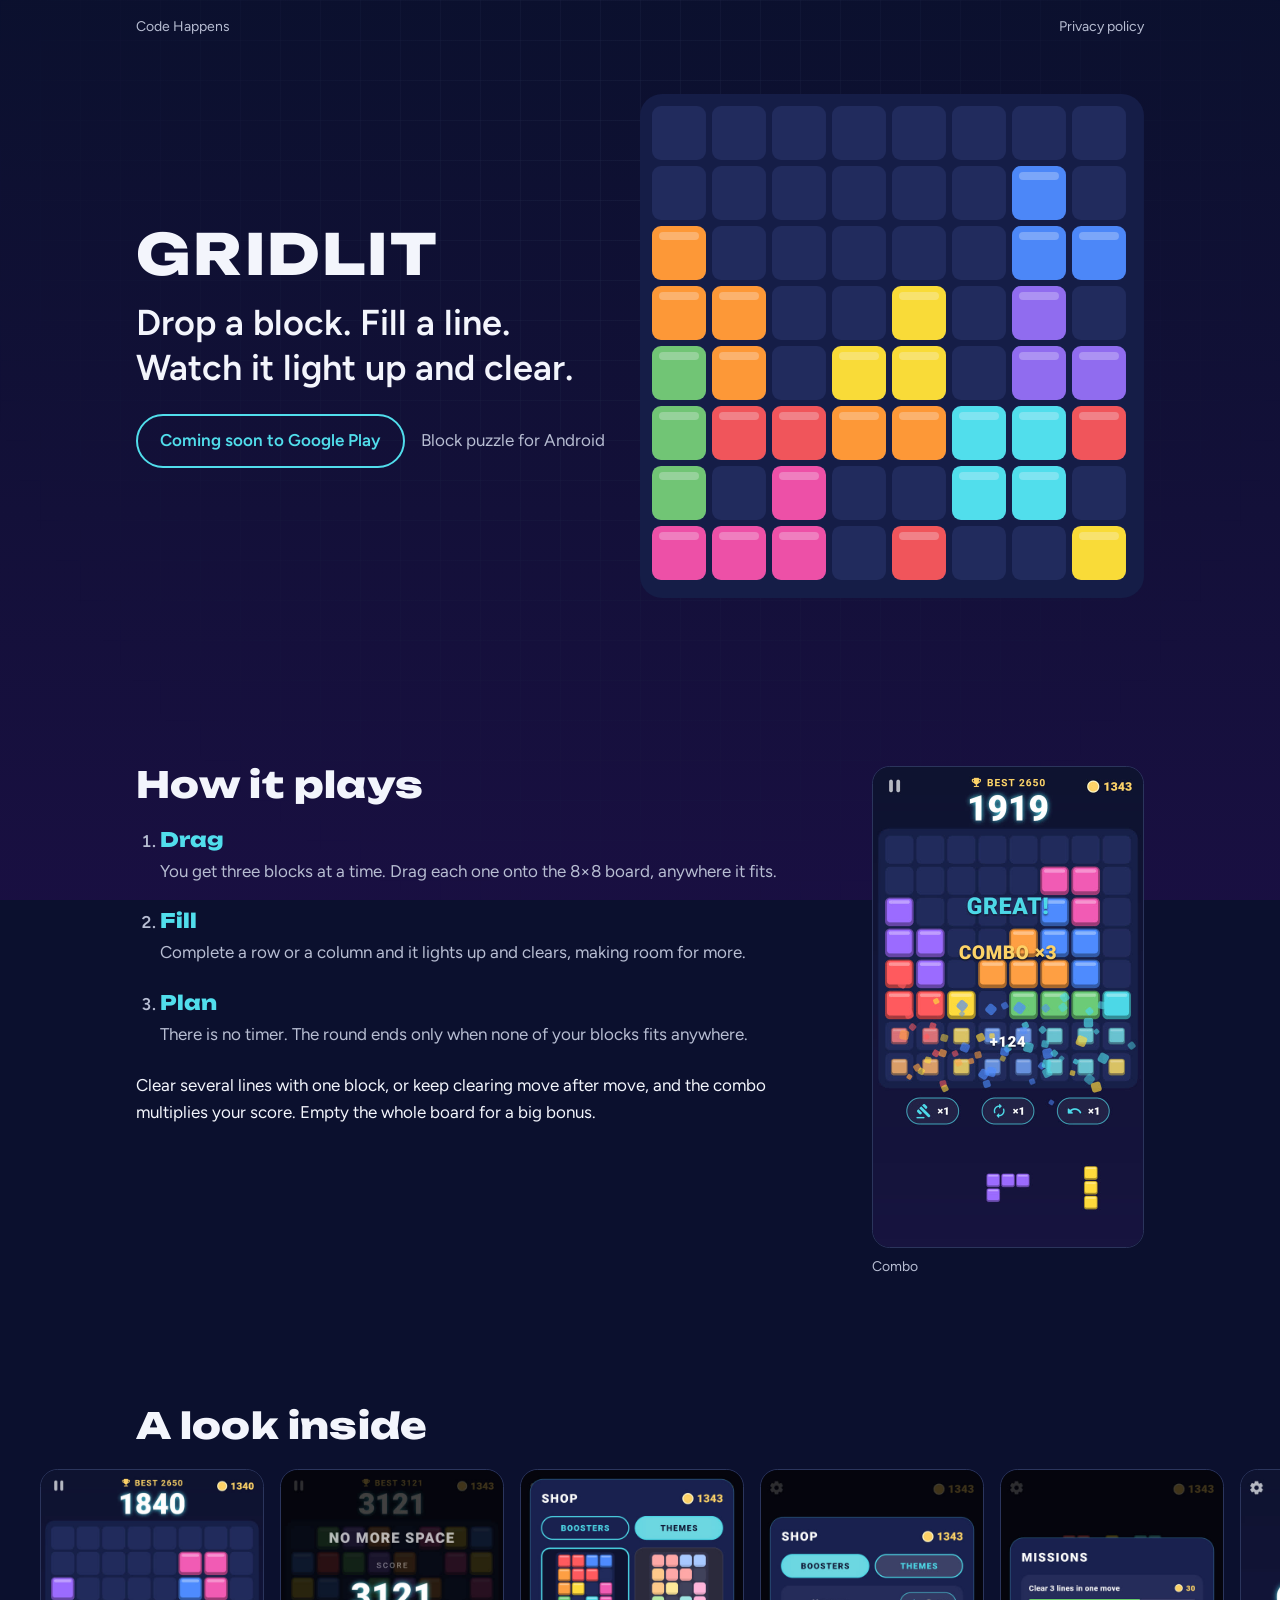
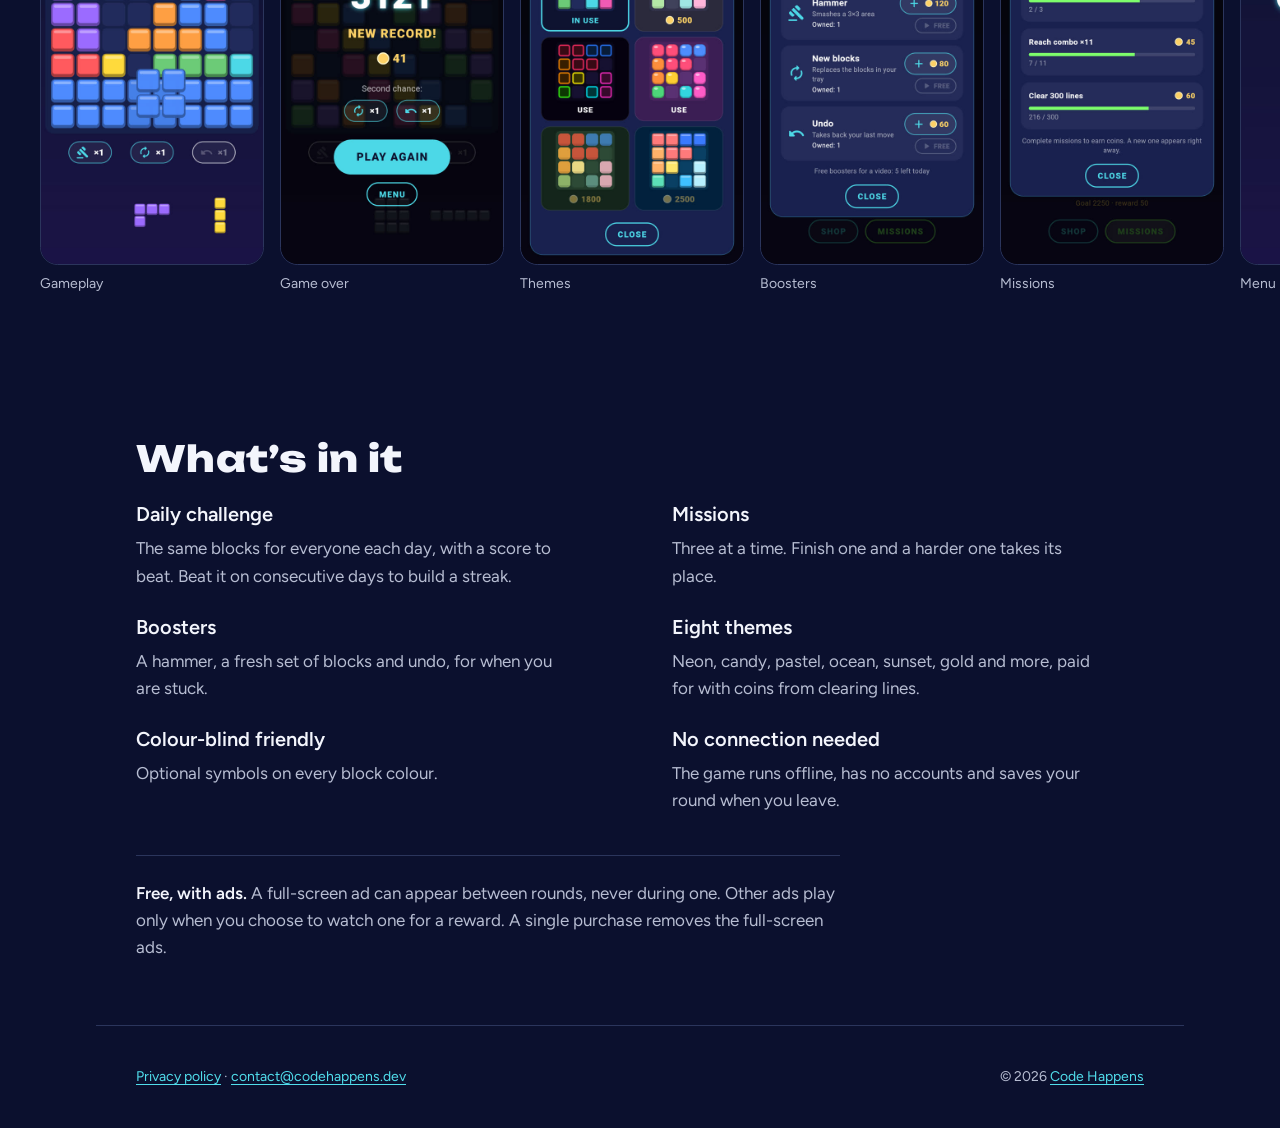
==== index.html @ a2eacc6f "Strona Gridlit z polityką prywatności i app-ads.txt Co-Authored-By: Claude Opus 5.5 <noreply@anthrop" ====
<!doctype html>
<html lang="en">
<head>
<meta charset="utf-8">
<meta name="viewport" content="width=device-width, initial-scale=1, viewport-fit=cover">
<meta http-equiv="Content-Security-Policy" content="default-src 'self'; img-src 'self' data:; base-uri 'none'; form-action 'none'">
<title>Gridlit: Block Puzzle</title>
<meta name="description" content="Gridlit is a block puzzle for Android: drag blocks onto an 8×8 board, fill rows and columns, chain combos. No timer.">
<link rel="canonical" href="https://gridlit.codehappens.dev/">
<link rel="icon" href="img/icon-512.png" type="image/png">
<link rel="preload" href="fonts/Unbounded-800-latin.woff2" as="font" type="font/woff2" crossorigin>
<link rel="stylesheet" href="site.css">
</head>
<body>

<header class="wrap top">
  <a href="https://codehappens.dev/games/">Code Happens</a>
  <a href="privacy-policy.html">Privacy policy</a>
</header>

<main>
  <section class="wrap hero">
    <svg class="scene" viewBox="0 0 504 504" aria-hidden="true">
      <rect class="board" x="0" y="0" width="504" height="504" rx="22"/>
      <rect class="cell" x="12" y="12" width="54" height="54" rx="9"/>
      <rect class="cell" x="72" y="12" width="54" height="54" rx="9"/>
      <rect class="cell" x="132" y="12" width="54" height="54" rx="9"/>
      <rect class="cell" x="192" y="12" width="54" height="54" rx="9"/>
      <rect class="cell" x="252" y="12" width="54" height="54" rx="9"/>
      <rect class="cell" x="312" y="12" width="54" height="54" rx="9"/>
      <rect class="cell" x="372" y="12" width="54" height="54" rx="9"/>
      <rect class="cell" x="432" y="12" width="54" height="54" rx="9"/>
      <rect class="cell" x="12" y="72" width="54" height="54" rx="9"/>
      <rect class="cell" x="72" y="72" width="54" height="54" rx="9"/>
      <rect class="cell" x="132" y="72" width="54" height="54" rx="9"/>
      <rect class="cell" x="192" y="72" width="54" height="54" rx="9"/>
      <rect class="cell" x="252" y="72" width="54" height="54" rx="9"/>
      <rect class="cell" x="312" y="72" width="54" height="54" rx="9"/>
      <rect class="cell" x="372" y="72" width="54" height="54" rx="9"/>
      <rect class="cell" x="432" y="72" width="54" height="54" rx="9"/>
      <rect class="cell" x="12" y="132" width="54" height="54" rx="9"/>
      <rect class="cell" x="72" y="132" width="54" height="54" rx="9"/>
      <rect class="cell" x="132" y="132" width="54" height="54" rx="9"/>
      <rect class="cell" x="192" y="132" width="54" height="54" rx="9"/>
      <rect class="cell" x="252" y="132" width="54" height="54" rx="9"/>
      <rect class="cell" x="312" y="132" width="54" height="54" rx="9"/>
      <rect class="cell" x="372" y="132" width="54" height="54" rx="9"/>
      <rect class="cell" x="432" y="132" width="54" height="54" rx="9"/>
      <rect class="cell" x="12" y="192" width="54" height="54" rx="9"/>
      <rect class="cell" x="72" y="192" width="54" height="54" rx="9"/>
      <rect class="cell" x="132" y="192" width="54" height="54" rx="9"/>
      <rect class="cell" x="192" y="192" width="54" height="54" rx="9"/>
      <rect class="cell" x="252" y="192" width="54" height="54" rx="9"/>
      <rect class="cell" x="312" y="192" width="54" height="54" rx="9"/>
      <rect class="cell" x="372" y="192" width="54" height="54" rx="9"/>
      <rect class="cell" x="432" y="192" width="54" height="54" rx="9"/>
      <rect class="cell" x="12" y="252" width="54" height="54" rx="9"/>
      <rect class="cell" x="72" y="252" width="54" height="54" rx="9"/>
      <rect class="cell" x="132" y="252" width="54" height="54" rx="9"/>
      <rect class="cell" x="192" y="252" width="54" height="54" rx="9"/>
      <rect class="cell" x="252" y="252" width="54" height="54" rx="9"/>
      <rect class="cell" x="312" y="252" width="54" height="54" rx="9"/>
      <rect class="cell" x="372" y="252" width="54" height="54" rx="9"/>
      <rect class="cell" x="432" y="252" width="54" height="54" rx="9"/>
      <rect class="cell" x="12" y="312" width="54" height="54" rx="9"/>
      <rect class="cell" x="72" y="312" width="54" height="54" rx="9"/>
      <rect class="cell" x="132" y="312" width="54" height="54" rx="9"/>
      <rect class="cell" x="192" y="312" width="54" height="54" rx="9"/>
      <rect class="cell" x="252" y="312" width="54" height="54" rx="9"/>
      <rect class="cell" x="312" y="312" width="54" height="54" rx="9"/>
      <rect class="cell" x="372" y="312" width="54" height="54" rx="9"/>
      <rect class="cell" x="432" y="312" width="54" height="54" rx="9"/>
      <rect class="cell" x="12" y="372" width="54" height="54" rx="9"/>
      <rect class="cell" x="72" y="372" width="54" height="54" rx="9"/>
      <rect class="cell" x="132" y="372" width="54" height="54" rx="9"/>
      <rect class="cell" x="192" y="372" width="54" height="54" rx="9"/>
      <rect class="cell" x="252" y="372" width="54" height="54" rx="9"/>
      <rect class="cell" x="312" y="372" width="54" height="54" rx="9"/>
      <rect class="cell" x="372" y="372" width="54" height="54" rx="9"/>
      <rect class="cell" x="432" y="372" width="54" height="54" rx="9"/>
      <rect class="cell" x="12" y="432" width="54" height="54" rx="9"/>
      <rect class="cell" x="72" y="432" width="54" height="54" rx="9"/>
      <rect class="cell" x="132" y="432" width="54" height="54" rx="9"/>
      <rect class="cell" x="192" y="432" width="54" height="54" rx="9"/>
      <rect class="cell" x="252" y="432" width="54" height="54" rx="9"/>
      <rect class="cell" x="312" y="432" width="54" height="54" rx="9"/>
      <rect class="cell" x="372" y="432" width="54" height="54" rx="9"/>
      <rect class="cell" x="432" y="432" width="54" height="54" rx="9"/>
      <g class="blk c5"><rect x="372" y="72" width="54" height="54" rx="9"/><rect class="gloss" x="379" y="78" width="40" height="8" rx="4"/></g>
      <g class="blk c1"><rect x="12" y="132" width="54" height="54" rx="9"/><rect class="gloss" x="19" y="138" width="40" height="8" rx="4"/></g>
      <g class="blk c5"><rect x="372" y="132" width="54" height="54" rx="9"/><rect class="gloss" x="379" y="138" width="40" height="8" rx="4"/></g>
      <g class="blk c5"><rect x="432" y="132" width="54" height="54" rx="9"/><rect class="gloss" x="439" y="138" width="40" height="8" rx="4"/></g>
      <g class="blk c1"><rect x="12" y="192" width="54" height="54" rx="9"/><rect class="gloss" x="19" y="198" width="40" height="8" rx="4"/></g>
      <g class="blk c1"><rect x="72" y="192" width="54" height="54" rx="9"/><rect class="gloss" x="79" y="198" width="40" height="8" rx="4"/></g>
      <g class="blk c2"><rect x="252" y="192" width="54" height="54" rx="9"/><rect class="gloss" x="259" y="198" width="40" height="8" rx="4"/></g>
      <g class="blk c6"><rect x="372" y="192" width="54" height="54" rx="9"/><rect class="gloss" x="379" y="198" width="40" height="8" rx="4"/></g>
      <g class="blk c3"><rect x="12" y="252" width="54" height="54" rx="9"/><rect class="gloss" x="19" y="258" width="40" height="8" rx="4"/></g>
      <g class="blk c1"><rect x="72" y="252" width="54" height="54" rx="9"/><rect class="gloss" x="79" y="258" width="40" height="8" rx="4"/></g>
      <g class="blk c2"><rect x="192" y="252" width="54" height="54" rx="9"/><rect class="gloss" x="199" y="258" width="40" height="8" rx="4"/></g>
      <g class="blk c2"><rect x="252" y="252" width="54" height="54" rx="9"/><rect class="gloss" x="259" y="258" width="40" height="8" rx="4"/></g>
      <g class="blk c6"><rect x="372" y="252" width="54" height="54" rx="9"/><rect class="gloss" x="379" y="258" width="40" height="8" rx="4"/></g>
      <g class="blk c6"><rect x="432" y="252" width="54" height="54" rx="9"/><rect class="gloss" x="439" y="258" width="40" height="8" rx="4"/></g>
      <g class="blk c3 clear"><rect x="12" y="312" width="54" height="54" rx="9"/><rect class="gloss" x="19" y="318" width="40" height="8" rx="4"/></g>
      <g class="blk c0 clear"><rect x="72" y="312" width="54" height="54" rx="9"/><rect class="gloss" x="79" y="318" width="40" height="8" rx="4"/></g>
      <g class="blk c0 clear"><rect x="132" y="312" width="54" height="54" rx="9"/><rect class="gloss" x="139" y="318" width="40" height="8" rx="4"/></g>
      <g class="blk c4 clear"><rect x="312" y="312" width="54" height="54" rx="9"/><rect class="gloss" x="319" y="318" width="40" height="8" rx="4"/></g>
      <g class="blk c4 clear"><rect x="372" y="312" width="54" height="54" rx="9"/><rect class="gloss" x="379" y="318" width="40" height="8" rx="4"/></g>
      <g class="blk c0 clear"><rect x="432" y="312" width="54" height="54" rx="9"/><rect class="gloss" x="439" y="318" width="40" height="8" rx="4"/></g>
      <g class="blk c3"><rect x="12" y="372" width="54" height="54" rx="9"/><rect class="gloss" x="19" y="378" width="40" height="8" rx="4"/></g>
      <g class="blk c7"><rect x="132" y="372" width="54" height="54" rx="9"/><rect class="gloss" x="139" y="378" width="40" height="8" rx="4"/></g>
      <g class="blk c4"><rect x="312" y="372" width="54" height="54" rx="9"/><rect class="gloss" x="319" y="378" width="40" height="8" rx="4"/></g>
      <g class="blk c4"><rect x="372" y="372" width="54" height="54" rx="9"/><rect class="gloss" x="379" y="378" width="40" height="8" rx="4"/></g>
      <g class="blk c7"><rect x="12" y="432" width="54" height="54" rx="9"/><rect class="gloss" x="19" y="438" width="40" height="8" rx="4"/></g>
      <g class="blk c7"><rect x="72" y="432" width="54" height="54" rx="9"/><rect class="gloss" x="79" y="438" width="40" height="8" rx="4"/></g>
      <g class="blk c7"><rect x="132" y="432" width="54" height="54" rx="9"/><rect class="gloss" x="139" y="438" width="40" height="8" rx="4"/></g>
      <g class="blk c0"><rect x="252" y="432" width="54" height="54" rx="9"/><rect class="gloss" x="259" y="438" width="40" height="8" rx="4"/></g>
      <g class="blk c2"><rect x="432" y="432" width="54" height="54" rx="9"/><rect class="gloss" x="439" y="438" width="40" height="8" rx="4"/></g>
      <g class="drop"><g class="blk c1 clear"><rect x="192" y="312" width="54" height="54" rx="9"/><rect class="gloss" x="199" y="318" width="40" height="8" rx="4"/><rect x="252" y="312" width="54" height="54" rx="9"/><rect class="gloss" x="259" y="318" width="40" height="8" rx="4"/></g></g>
      <rect class="flash" x="8" y="308" width="482" height="62" rx="12"/>
    </svg>
    <div class="hero__copy">
      <h1 class="hero__title">Gridlit</h1>
      <p class="hero__line">Drop a block. Fill a line. Watch it light up and clear.</p>
      <p class="hero__meta"><span class="soon">Coming soon to Google Play</span> Block puzzle for Android</p>
    </div>
  </section>

  <section class="wrap block play">
    <div>
      <h2 class="block__title">How it plays</h2>
      <ol class="steps">
        <li><h3>Drag</h3><p>You get three blocks at a time. Drag each one onto the 8×8 board, anywhere it fits.</p></li>
        <li><h3>Fill</h3><p>Complete a row or a column and it lights up and clears, making room for more.</p></li>
        <li><h3>Plan</h3><p>There is no timer. The round ends only when none of your blocks fits anywhere.</p></li>
      </ol>
      <p class="play__more">Clear several lines with one block, or keep clearing move after move, and the combo multiplies your score. Empty the whole board for a big bonus.</p>
    </div>
    <figure class="shot"><img src="img/shots/2-combo.jpg" alt="A combo: several lines clearing at once on the board" width="540" height="960" loading="lazy"><figcaption>Combo</figcaption></figure>
  </section>

  <section class="block">
    <div class="wrap"><h2 class="block__title">A look inside</h2></div>
    <div class="strip" tabindex="0" role="group" aria-label="Screenshots">
    <figure class="shot"><img src="img/shots/1-gameplay.jpg" alt="Dragging a block over the board, with the lines it will clear highlighted" width="540" height="960" loading="lazy"><figcaption>Gameplay</figcaption></figure>
    <figure class="shot"><img src="img/shots/3-game-over.jpg" alt="Game over screen with a new best score" width="540" height="960" loading="lazy"><figcaption>Game over</figcaption></figure>
    <figure class="shot"><img src="img/shots/4-themes.jpg" alt="Theme shop with block styles" width="540" height="960" loading="lazy"><figcaption>Themes</figcaption></figure>
    <figure class="shot"><img src="img/shots/5-boosters.jpg" alt="Boosters: hammer, new blocks and undo" width="540" height="960" loading="lazy"><figcaption>Boosters</figcaption></figure>
    <figure class="shot"><img src="img/shots/6-missions.jpg" alt="Three active missions with progress" width="540" height="960" loading="lazy"><figcaption>Missions</figcaption></figure>
    <figure class="shot"><img src="img/shots/7-menu.jpg" alt="Main menu with Play and Daily Challenge buttons" width="540" height="960" loading="lazy"><figcaption>Menu</figcaption></figure>
    </div>
  </section>

  <section class="wrap block">
    <h2 class="block__title">What’s in it</h2>
    <dl class="facts">
      <div><dt>Daily challenge</dt><dd>The same blocks for everyone each day, with a score to beat. Beat it on consecutive days to build a streak.</dd></div>
      <div><dt>Missions</dt><dd>Three at a time. Finish one and a harder one takes its place.</dd></div>
      <div><dt>Boosters</dt><dd>A hammer, a fresh set of blocks and undo, for when you are stuck.</dd></div>
      <div><dt>Eight themes</dt><dd>Neon, candy, pastel, ocean, sunset, gold and more, paid for with coins from clearing lines.</dd></div>
      <div><dt>Colour-blind friendly</dt><dd>Optional symbols on every block colour.</dd></div>
      <div><dt>No connection needed</dt><dd>The game runs offline, has no accounts and saves your round when you leave.</dd></div>
    </dl>
    <p class="ads"><strong>Free, with ads.</strong> A full-screen ad can appear between rounds, never during one. Other ads play only when you choose to watch one for a reward. A single purchase removes the full-screen ads.</p>
  </section>
</main>

<footer class="wrap foot">
  <p><a href="privacy-policy.html">Privacy policy</a> · <a href="mailto:contact@codehappens.dev">contact@codehappens.dev</a></p>
  <p>© 2026 <a href="https://codehappens.dev/">Code Happens</a></p>
</footer>

</body>
</html>
---- site.css ----
/* gridlit.codehappens.dev · structure shared with hoplanet.codehappens.dev (hero scene, steps beside one
 * screenshot, screenshot strip, feature list) · idea: "a line fills, lights up and clears behind the title"
 * paper: #0E1330 · accent: #4DD9E8 + block colours · display: Unbounded · body: Figtree
 */
@import url("fonts/fonts.css");
@import url("tokens.css");

*, *::before, *::after { box-sizing: border-box; }
html, body { overflow-x: clip; }
body {
  margin: 0; color: var(--color-ink); font: 400 var(--text-base)/1.6 var(--font-body);
  background: linear-gradient(var(--color-paper), var(--color-paper-2)) fixed var(--color-paper);
}
a { color: var(--color-cyan); text-underline-offset: 0.18em; }
a:focus-visible { outline: 3px solid var(--color-cyan); outline-offset: 4px; border-radius: 4px; }
h1, h2, h3 { font-family: var(--font-display); font-style: normal; font-weight: 800; line-height: 1.05; margin: 0; text-wrap: balance; }
p { margin: 0; }
img { max-width: 100%; height: auto; display: block; }

/* Faint board grid behind everything. */
body::before {
  content: ""; position: fixed; inset: 0; z-index: -1; pointer-events: none;
  background-image:
    linear-gradient(var(--color-grid) 1px, transparent 1px),
    linear-gradient(90deg, var(--color-grid) 1px, transparent 1px);
  background-size: 2.5rem 2.5rem;
  mask-image: radial-gradient(ellipse at 50% 20%, black, transparent 75%);
}

.wrap { width: 100%; max-width: var(--page-max); margin-inline: auto; padding-inline: var(--page-gutter); }

.top { display: flex; justify-content: space-between; gap: var(--space-md); padding-block: var(--space-md); font-size: var(--text-sm); }
.top a { color: var(--color-muted); text-decoration: none; white-space: nowrap; }
.top a:hover { color: var(--color-ink); }

/* ---------- Hero: the game's loop behind the title ---------- */

.hero { display: grid; grid-template-columns: minmax(0, 1fr); align-items: center; gap: var(--space-lg); padding-block: var(--space-md) var(--space-2xl); }
.scene { width: 100%; max-width: 34rem; max-height: 62svh; margin-inline: auto; overflow: visible; }
.hero__title { font-size: var(--text-display); text-transform: uppercase; letter-spacing: 0.04em; overflow-wrap: anywhere; min-width: 0; }
.hero__line { margin-top: var(--space-md); font-size: var(--text-lg); line-height: 1.25; font-weight: 600; max-width: 22ch; }
.hero__meta { margin-top: var(--space-lg); display: flex; flex-wrap: wrap; align-items: center; gap: var(--space-sm) var(--space-md); color: var(--color-muted); }
.get { display: inline-block; padding: 0.7rem 1.4rem; border-radius: 999px; background: var(--color-cyan); color: var(--color-paper); font-weight: 700; text-decoration: none; white-space: nowrap; }
.get:hover { background: var(--color-cyan-hi); }
.get:focus-visible { border-radius: 999px; }
.ads__get { margin-top: var(--space-lg); }
@media (min-width: 56rem) {
  .hero { grid-template-columns: minmax(0, 1fr) minmax(0, 1.05fr); padding-block: var(--space-xl) var(--space-3xl); }
  .hero__copy { order: -1; }
  .hero__title { font-size: clamp(2.5rem, 4.4vw, 3.75rem); }
  .scene { max-height: 72svh; }
}

.scene .board { fill: var(--color-board); }
.scene .cell { fill: var(--color-cell); }
.scene .gloss { fill: var(--color-ink); opacity: 0.28; }
.scene .c0 { fill: var(--block-0); } .scene .c1 { fill: var(--block-1); }
.scene .c2 { fill: var(--block-2); } .scene .c3 { fill: var(--block-3); }
.scene .c4 { fill: var(--block-4); } .scene .c5 { fill: var(--block-5); }
.scene .c6 { fill: var(--block-6); } .scene .c7 { fill: var(--block-7); }
.scene .clear { animation: clear var(--loop) ease-out infinite; transform-box: fill-box; transform-origin: center; }
.scene .drop { animation: drop var(--loop) cubic-bezier(0.3, 0, 0.2, 1) infinite; }
.scene .flash { fill: var(--color-ink); opacity: 0; animation: flash var(--loop) ease-out infinite; }
.soon { display: inline-block; padding: 0.7rem 1.4rem; border-radius: 999px; border: 2px solid var(--color-cyan); color: var(--color-cyan); font-weight: 700; white-space: nowrap; }

/* ---------- How it plays ---------- */

.block { padding-block: var(--space-2xl); }
.block__title { font-size: var(--text-lg); letter-spacing: 0.01em; }

.play { display: grid; grid-template-columns: minmax(0, 1fr); gap: var(--space-xl); align-items: start; }
.steps { margin: var(--space-lg) 0 0; padding: 0 0 0 1.4em; max-width: var(--read-max); display: grid; gap: var(--space-lg); }
.steps li::marker { color: var(--color-muted); font-weight: 600; }
.steps h3 { font-size: var(--text-md); color: var(--color-cyan); }
.steps p { margin-top: var(--space-xs); color: var(--color-muted); }
.play__more { margin-top: var(--space-lg); max-width: var(--read-max); }
.shot { margin: 0; }
.shot img { border-radius: var(--radius-shot); border: 1px solid var(--color-rule); }
.shot figcaption { margin-top: var(--space-xs); font-size: var(--text-sm); color: var(--color-muted); }
.play .shot { max-width: 17rem; }
@media (min-width: 56rem) {
  .play { grid-template-columns: minmax(0, 1fr) 17rem; gap: var(--space-2xl); }
}

/* ---------- Screenshot strip ---------- */

.strip { display: flex; gap: var(--space-md); margin-top: var(--space-lg); padding-bottom: var(--space-md); overflow-x: auto; scroll-snap-type: x proximity; scroll-padding-inline: var(--page-gutter); }
.strip::before, .strip::after { content: ""; flex: none; width: max(calc(var(--page-gutter) - var(--space-md)), calc((100vw - var(--page-max)) / 2 + var(--page-gutter) - var(--space-md))); }
.strip .shot { flex: none; width: min(62vw, 14rem); scroll-snap-align: start; }

/* ---------- What's in it ---------- */

.facts { margin: var(--space-lg) 0 0; display: grid; grid-template-columns: minmax(0, 1fr); gap: var(--space-lg) var(--space-2xl); }
.facts dt { font-weight: 600; font-size: var(--text-md); line-height: 1.3; }
.facts dd { margin: var(--space-xs) 0 0; color: var(--color-muted); max-width: 38ch; }
@media (min-width: 40rem) { .facts { grid-template-columns: repeat(2, minmax(0, 1fr)); } }
.ads { margin-top: var(--space-xl); padding-top: var(--space-lg); border-top: 1px solid var(--color-rule); max-width: var(--read-max); color: var(--color-muted); }
.ads strong { color: var(--color-ink); font-weight: 600; }

.foot { display: flex; flex-wrap: wrap; justify-content: space-between; gap: var(--space-xs) var(--space-lg); padding-block: var(--space-xl); font-size: var(--text-sm); color: var(--color-muted); border-top: 1px solid var(--color-rule); }
.foot a { white-space: nowrap; }

/* ---------- Privacy policy ---------- */

.doc { max-width: calc(var(--read-max) + 2 * var(--page-gutter)); padding-bottom: var(--space-2xl); }
.doc__part + .doc__part { margin-top: var(--space-2xl); padding-top: var(--space-xl); border-top: 1px solid var(--color-rule); }
.doc__title { font-size: var(--text-lg); margin-top: var(--space-lg); }
.doc__date { color: var(--color-muted); margin-top: var(--space-xs); }
.doc__langs { display: flex; gap: var(--space-md); margin-top: var(--space-md); }
.doc h2 { font-family: var(--font-body); font-weight: 600; font-size: var(--text-md); line-height: 1.3; margin-top: var(--space-xl); }
.doc p { margin-top: var(--space-sm); color: var(--color-muted); }
.doc p strong { color: var(--color-ink); }
.doc a { overflow-wrap: anywhere; }

/* ---------- Motion ---------- */

/* 0–22%: the domino slides down into the gap · 28–38%: the full row flashes · 38–80%: row empty · then it refills. */
@keyframes drop {
  0%, 4% { transform: translateY(-300px); opacity: 0; }
  8% { opacity: 1; }
  22%, 100% { transform: translateY(0); }
}
@keyframes clear {
  0%, 28% { opacity: 1; transform: scale(1); }
  38% { opacity: 0; transform: scale(0.4); }
  80% { opacity: 0; transform: scale(0.4); }
  90%, 100% { opacity: 1; transform: scale(1); }
}
@keyframes flash { 0%, 24% { opacity: 0; } 30% { opacity: 0.55; } 40%, 100% { opacity: 0; } }

@media (prefers-reduced-motion: reduce) {
  .scene .clear, .scene .drop, .scene .flash { animation: none; }
}
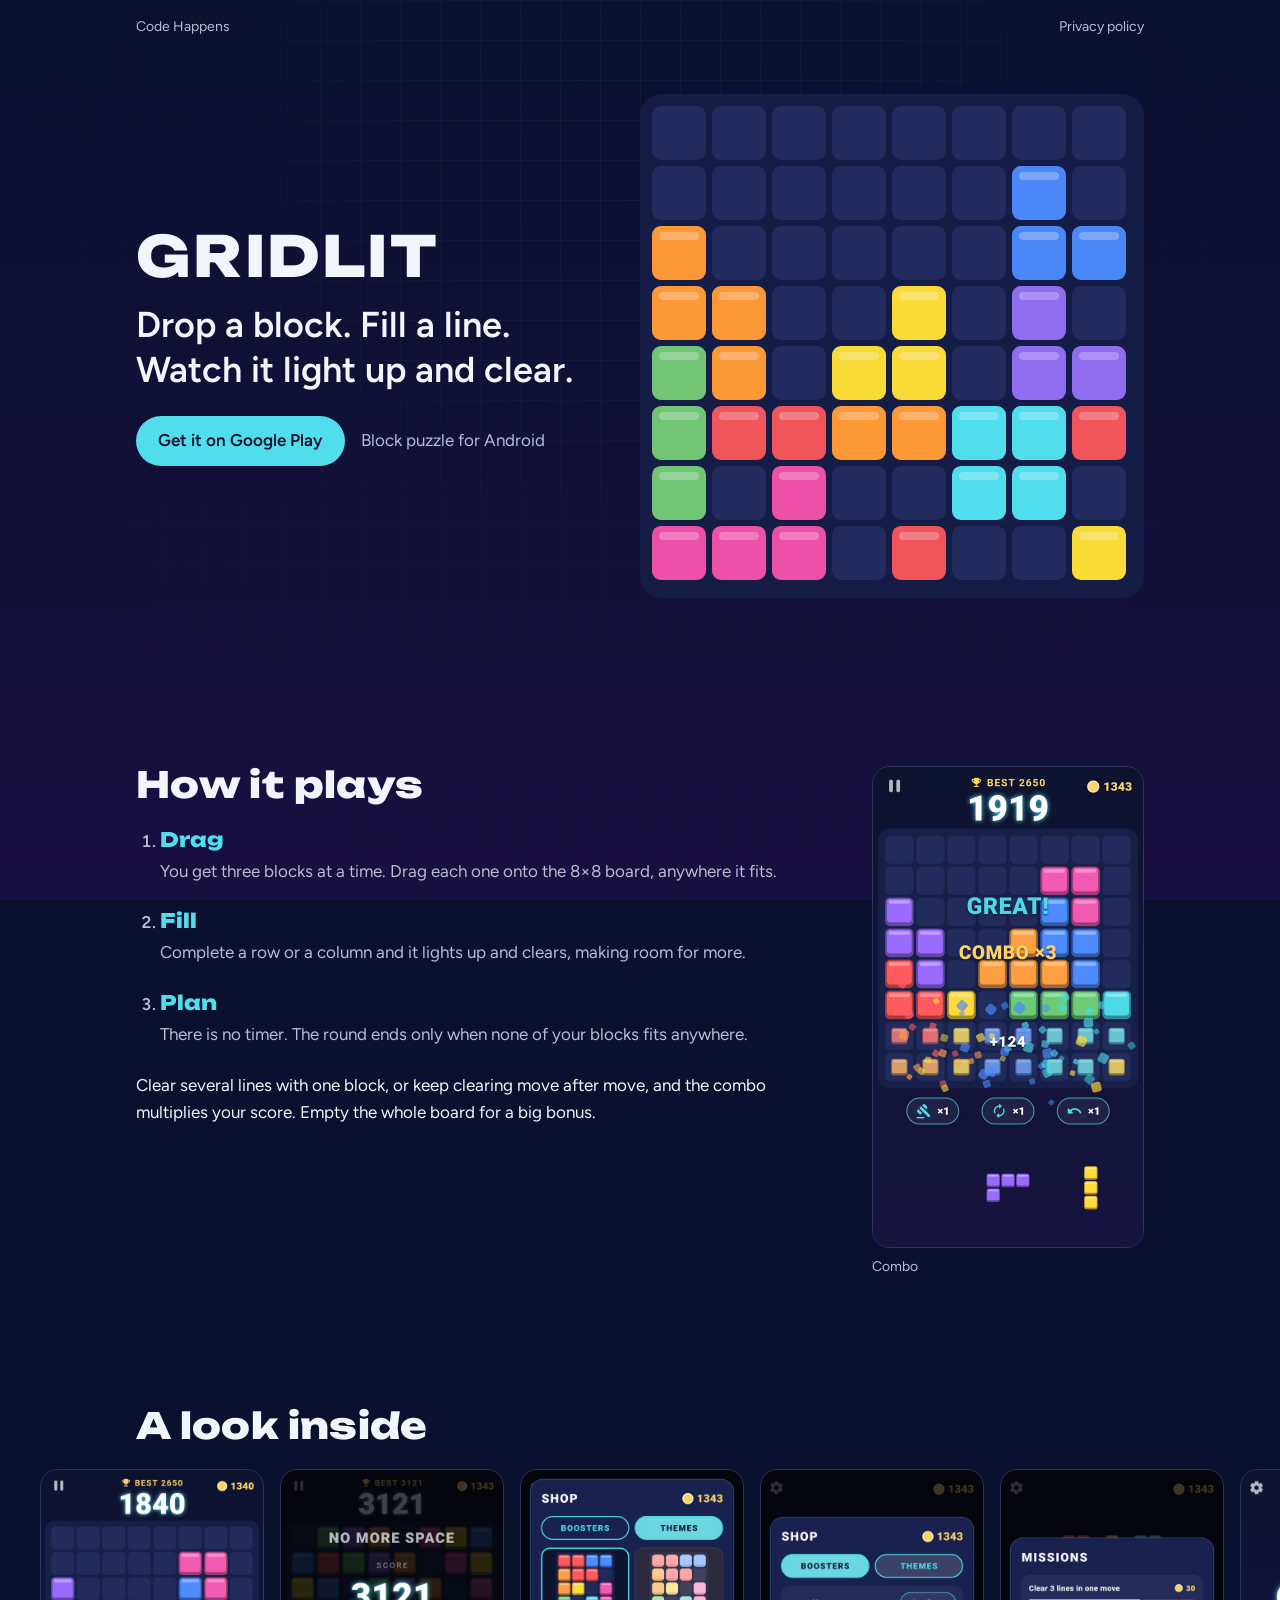
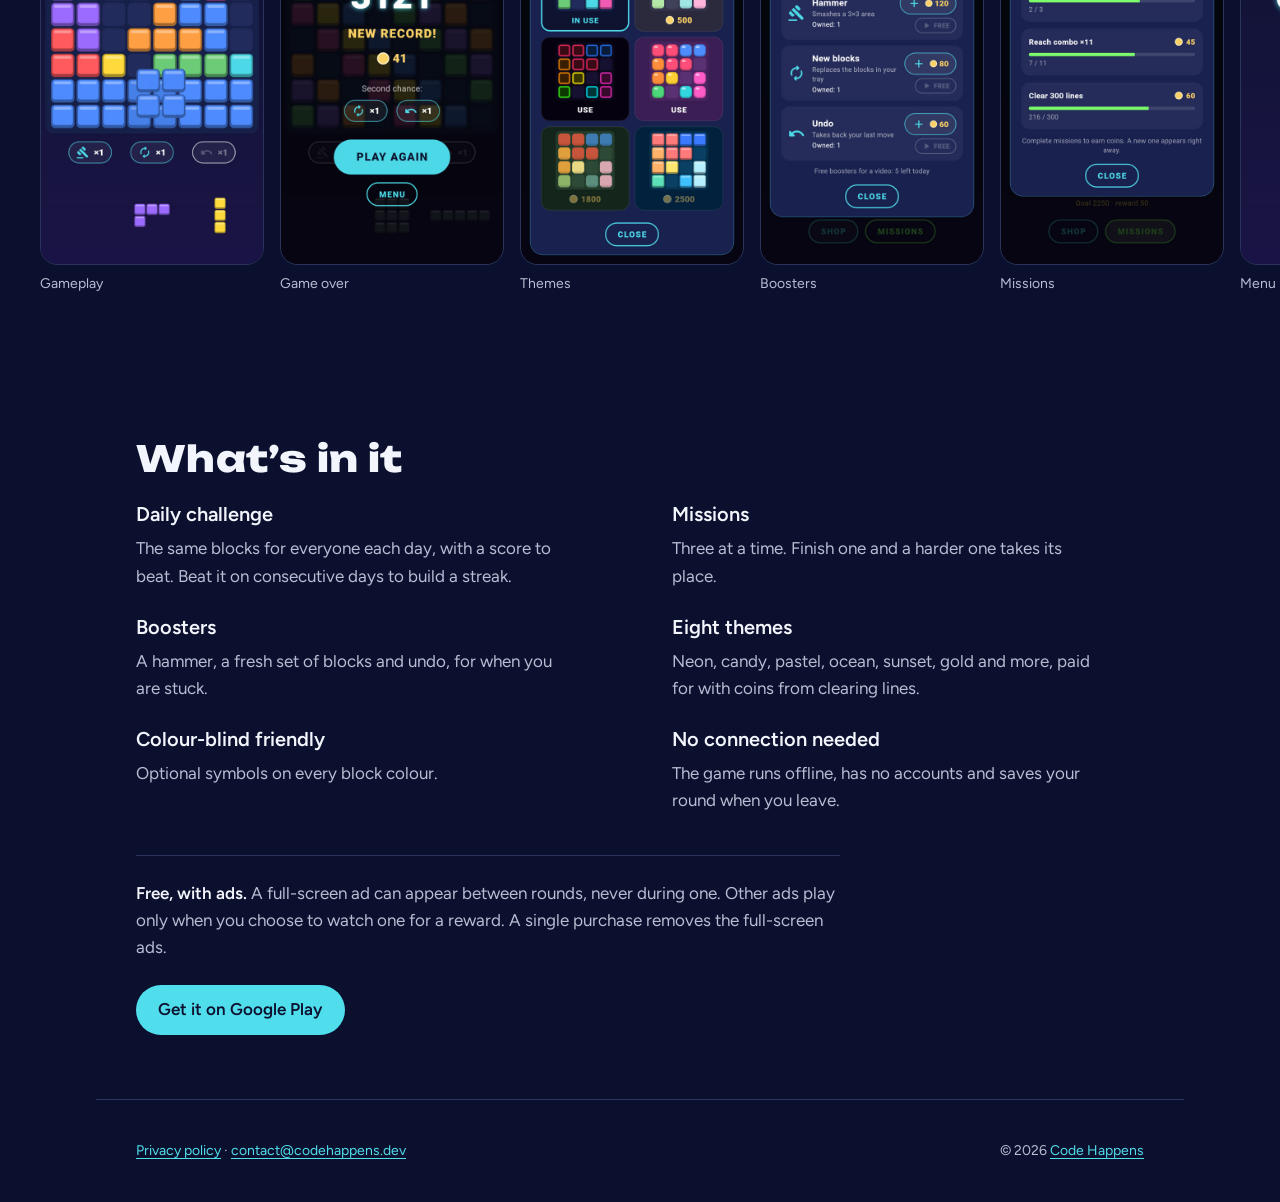
==== commit 94d07669: "Link do Sklepu Play Co-Authored-By: Claude Opus 5.5 <noreply@anthropic.com> Claude-Session: https://" ====
--- a/index.html
+++ b/index.html
@@ -121,7 +121,7 @@
     <div class="hero__copy">
       <h1 class="hero__title">Gridlit</h1>
       <p class="hero__line">Drop a block. Fill a line. Watch it light up and clear.</p>
-      <p class="hero__meta"><span class="soon">Coming soon to Google Play</span> Block puzzle for Android</p>
+      <p class="hero__meta"><a class="get" href="https://play.google.com/store/apps/details?id=dev.codehappens.gridlit">Get it on Google Play</a> Block puzzle for Android</p>
     </div>
   </section>
 
@@ -161,6 +161,7 @@
       <div><dt>No connection needed</dt><dd>The game runs offline, has no accounts and saves your round when you leave.</dd></div>
     </dl>
     <p class="ads"><strong>Free, with ads.</strong> A full-screen ad can appear between rounds, never during one. Other ads play only when you choose to watch one for a reward. A single purchase removes the full-screen ads.</p>
+    <p class="ads__get"><a class="get" href="https://play.google.com/store/apps/details?id=dev.codehappens.gridlit">Get it on Google Play</a></p>
   </section>
 </main>
 
--- a/site.css
+++ b/site.css
@@ -61,7 +61,6 @@
 .scene .clear { animation: clear var(--loop) ease-out infinite; transform-box: fill-box; transform-origin: center; }
 .scene .drop { animation: drop var(--loop) cubic-bezier(0.3, 0, 0.2, 1) infinite; }
 .scene .flash { fill: var(--color-ink); opacity: 0; animation: flash var(--loop) ease-out infinite; }
-.soon { display: inline-block; padding: 0.7rem 1.4rem; border-radius: 999px; border: 2px solid var(--color-cyan); color: var(--color-cyan); font-weight: 700; white-space: nowrap; }
 
 /* ---------- How it plays ---------- */
 
